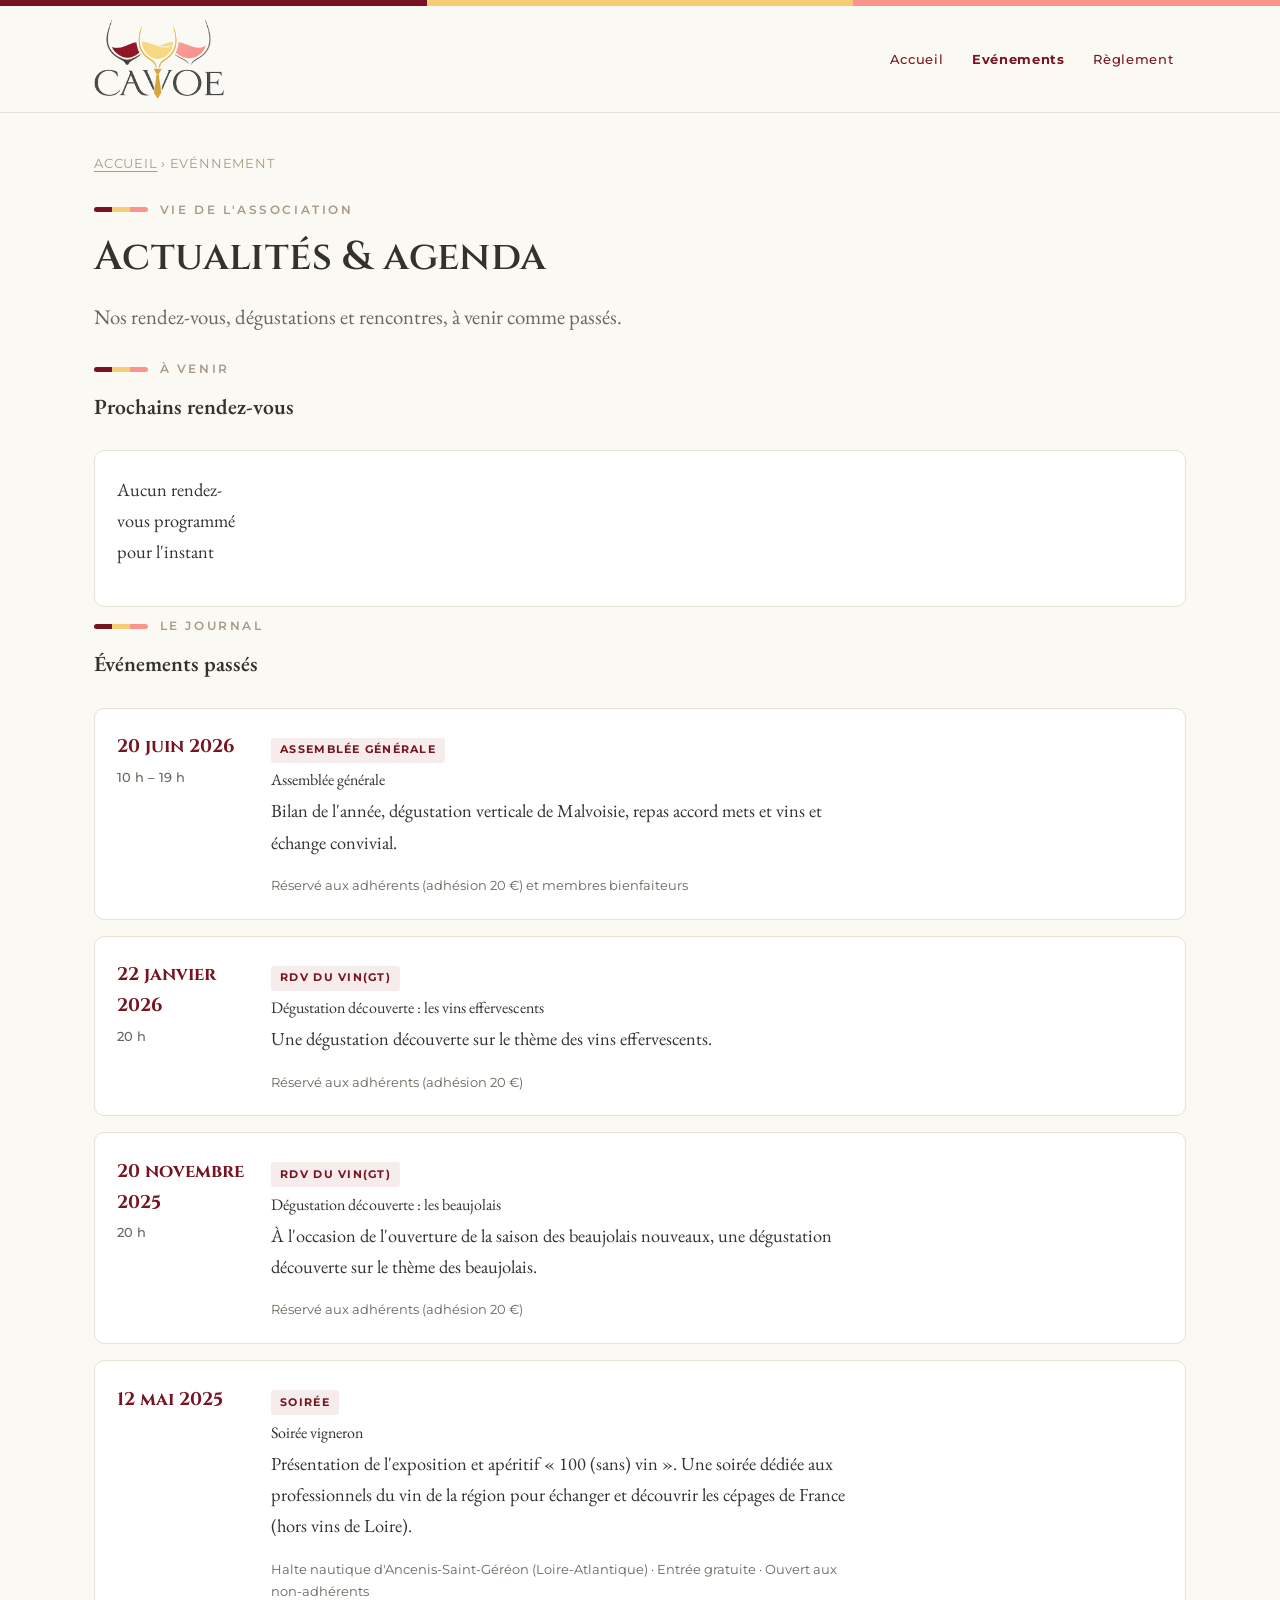
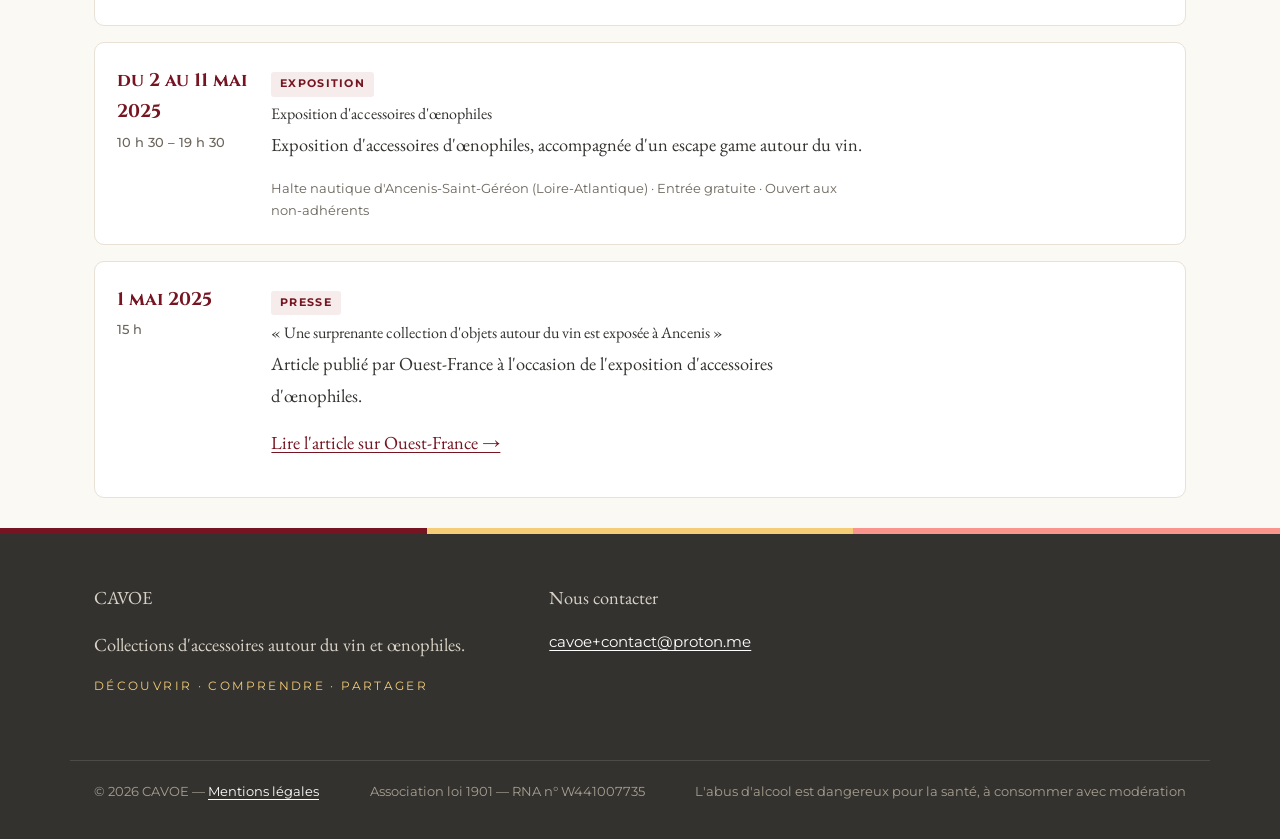
==== evennements.html @ af398d8c "Ajout page évennement de l'assos" ====
<!DOCTYPE html>
<html lang="fr">
<head>
    <meta charset="UTF-8">
    <meta name="viewport" content="width=device-width, initial-scale=1.0">
    <title>Agenda — CAVOE</title>
    <meta name="description" content="TODO : Prochains événements de l'association.">
    <link rel="preconnect" href="https://fonts.googleapis.com">
    <link rel="preconnect" href="https://fonts.gstatic.com" crossorigin>
    <link href="https://fonts.googleapis.com/css2?family=Cinzel:wght@500;600;700&family=EB+Garamond:ital,wght@0,400;0,500;0,600;1,400&family=Montserrat:wght@500;600;700&display=swap" rel="stylesheet">
    <link rel="stylesheet" href="style.css">
</head>
<body>
<div id="site-header"></div>

<main>
    <section class="page-head">
        <div class="wrap">
            <p class="crumbs"><a href="index.html">Accueil</a> › Evénnement</p>
            <span class="eyebrow">Vie de l'association</span>
            <h1>Actualités &amp; agenda</h1>
            <p class="lead">Nos rendez-vous, dégustations et rencontres, à venir comme passés.</p>
        </div>
    </section>

    <!-- Agenda : prochains événements (rempli depuis data/events.json) -->
    <section class="section">
        <div class="wrap">
            <span class="eyebrow">À venir</span>
            <h2>Prochains rendez-vous</h2>
            <ul class="news" id="agenda-upcoming" style="margin-top:2rem;"></ul>
        </div>
    </section>

    <!-- Événements passés (rempli depuis data/events.json) -->
    <section class="section">
        <div class="wrap">
            <span class="eyebrow">Le journal</span>
            <h2>Événements passés</h2>
            <ul class="news" id="agenda-past" style="margin-top:2rem;"></ul>
        </div>
    </section>

</main>

<div id="site-footer"></div>
<script src="scripts/script.js"></script>
<script src="scripts/events.js"></script>
</body>
</html>
---- style.css ----
/* =========================================================================
   CAVOE — Collections d'Accessoires autour du Vin Et Œnophiles
   Direction artistique issue du logo : palette des trois vins
   (bordeaux · rosé · blanc doré), serif classique, fond crème.
   -------------------------------------------------------------------------
   Tout part des variables ci-dessous (:root).
   ========================================================================= */

:root {
    /* ---- Couleurs de marque --------------------------------------------- */
    --wine:      #761521;   /* bordeaux — accent principal        */
    --wine-deep: #5c1019;   /* bordeaux foncé (survols)           */
    --rose:      #f9958d;   /* rosé — secondaire                  */
    --gold:      #c9a24b;   /* blanc doré — tertiaire             */
    --gold-soft: #f4cd76;   /* doré clair (décoratif)             */
    --taupe:     #a99a87;   /* greige des coteaux / texte discret */

    --ink:       #33322f;   /* charbon — texte principal          */
    --ink-soft:  #6b655c;   /* texte secondaire                   */
    --bg:        #fbf9f4;   /* crème doux (fond)                  */
    --surface:   #ffffff;   /* cartes, encadrés                   */
    --line:      #e7e1d6;   /* traits, bordures                   */

    --accent:     var(--wine);  /* alias : couleur d'action        */
    --accent-ink: #fdf7ec;      /* texte posé SUR le bordeaux       */

    /* ---- Typographie ---------------------------------------------------- */
    --font-display: "Cinzel", Georgia, serif;              /* titres (capitales romaines) */
    --font-body:    "EB Garamond", Georgia, serif;         /* corps de texte              */
    --font-ui:      "Montserrat", system-ui, sans-serif;   /* labels, boutons, menu       */

    /* ---- Mise en page --------------------------------------------------- */
    --maxw:   1140px;
    --gutter: 1.5rem;
    --radius: 10px;
    --shadow: 0 1px 2px rgba(51,50,47,.05), 0 10px 30px rgba(51,50,47,.07);

    /* Dégradé « trois vins » — motif signature */
    --triad: linear-gradient(90deg, var(--wine) 0 33.33%, var(--gold-soft) 33.33% 66.66%, var(--rose) 66.66% 100%);
}

/* -------------------------------------------------------------------------
   Base
   ------------------------------------------------------------------------- */
*, *::before, *::after { box-sizing: border-box; }
html { scroll-behavior: smooth; }

body {
    margin: 0;
    font-family: var(--font-body);
    font-size: 1.15rem;
    line-height: 1.7;
    color: var(--ink);
    background: var(--bg);
    -webkit-font-smoothing: antialiased;
}

h1, h2, h3, h4 {
    font-family: var(--font-display);
    line-height: 1.15;
    color: var(--ink);
    font-weight: 600;
    margin: 0 0 .5em;
}
h1 { font-size: clamp(1.7rem, 3.2vw, 2.5rem); letter-spacing: .01em; }
h2 { font-size: 1.35rem; font-family: var(--font-body); font-weight: 600; }
h3 { font-size: 1.0rem; font-family: var(--font-body); font-weight: 400; }

p { margin: 0 0 1rem; max-width: 66ch; }

a { color: var(--wine); text-decoration-thickness: 1px; text-underline-offset: 3px; }
a:hover { color: var(--ink); }

img { max-width: 100%; height: auto; display: block; }

:focus-visible { outline: 3px solid var(--gold); outline-offset: 2px; border-radius: 3px; }

/* -------------------------------------------------------------------------
   Structure
   ------------------------------------------------------------------------- */
.wrap { width: 100%; max-width: var(--maxw); margin-inline: auto; padding-inline: var(--gutter); }

.section { padding-block: clamp(3rem, 0, 5.5rem); }

/* Étiquette « eyebrow » — porte le motif tricolore des trois vins */
.eyebrow {
    display: inline-flex; align-items: center; gap: .7rem;
    font-family: var(--font-ui);
    font-size: .74rem;
    font-weight: 600;
    letter-spacing: .22em;
    text-transform: uppercase;
    color: var(--taupe);
    margin-bottom: .9rem;
}
.eyebrow::before {
    content: "";
    width: 3.4rem; height: 5px; border-radius: 3px;
    background: var(--triad);
}

.lead {
    font-size: 1.3rem; line-height: 1.6;
    color: var(--ink-soft);
}

/* Boutons */
.btn {
    display: inline-block;
    font-family: var(--font-ui);
    font-weight: 600; font-size: .82rem;
    letter-spacing: .1em; text-transform: uppercase;
    padding: .8rem 1.5rem;
    border-radius: 2px;              /* coins nets, plus « étiquette de vin » */
    border: 1.5px solid transparent;
    cursor: pointer;
    transition: transform .12s ease, background .2s ease, color .2s ease;
    text-decoration: none;
}
.btn:hover { transform: translateY(-2px); }
.btn--primary { background: var(--wine); color: var(--accent-ink); }
.btn--primary:hover { background: var(--wine-deep); color: var(--accent-ink); }
.btn--ghost { background: transparent; color: var(--ink); border-color: var(--ink); }
.btn--ghost:hover { background: var(--ink); color: var(--bg); }

/* Grilles */
.grid { display: grid; gap: 1.5rem; }
.grid--3 { grid-template-columns: repeat(3, 1fr); }
.grid--2 { grid-template-columns: repeat(2, 1fr); }

.card {
    background: var(--surface);
    border: 1px solid var(--line);
    border-radius: var(--radius);
    padding: 1.75rem;
    box-shadow: var(--shadow);
    position: relative;
}
/* filet doré en haut de carte, discret */
.card::before {
    content: ""; position: absolute; inset: 0 0 auto 0; height: 3px;
    border-radius: var(--radius) var(--radius) 0 0;
    background: var(--gold-soft); opacity: .0; transition: opacity .2s;
}
.card:hover::before { opacity: 1; }
.card h3 { margin-top: .25rem; }
.card p:last-child { margin-bottom: 0; }

/* Marqueur d'aide « à compléter » */
.todo {
    display: inline-block;
    font-family: var(--font-ui);
    font-size: .72rem; font-weight: 600; letter-spacing: .04em;
    color: var(--wine);
    background: #f6e7e4;
    border: 1px dashed var(--rose);
    border-radius: 4px; padding: .15rem .55rem;
}

/* -------------------------------------------------------------------------
   En-tête / navigation
   ------------------------------------------------------------------------- */
.site-header {
    position: sticky; top: 0; z-index: 50;
    background: color-mix(in srgb, var(--bg) 90%, transparent);
    backdrop-filter: blur(8px);
    border-bottom: 1px solid var(--line);
}
.site-header::before { content: ""; display: block; height: 6px; background: var(--triad); }

.nav { display: flex; align-items: center; justify-content: space-between; gap: 1rem; padding-block: .8rem; }

.brand { display: flex; align-items: center; gap: .7rem; text-decoration: none; }
.brand img { height: 80px }
.brand__name {
    font-family: var(--font-display); font-weight: 700; font-size: 1.4rem;
    letter-spacing: .14em; color: var(--ink);
}

.nav__links { display: flex; align-items: center; gap: .2rem; list-style: none; margin: 0; padding: 0; }
.nav__links a {
    display: block;
    font-family: var(--font-ui); font-size: .82rem; font-weight: 500;
    letter-spacing: .05em;
    text-decoration: none;
    padding: .5rem .8rem; border-radius: 4px;
}
.nav__links a:hover { color: var(--wine); }
.nav__links a[aria-current="page"] { color: var(--wine); font-weight: 700; }
.nav__cta { margin-left: .5rem; }

.nav__toggle {
    display: none;
    font-family: var(--font-ui); font-size: .8rem; letter-spacing: .08em;
    background: transparent; border: 1px solid var(--line);
    border-radius: 4px; padding: .55rem .8rem; cursor: pointer; color: var(--ink);
}

/* -------------------------------------------------------------------------
   Hero
   ------------------------------------------------------------------------- */
.hero__inner { display: grid; grid-template-columns: 1.15fr .85fr; gap: 3rem; align-items: center; }
.hero__actions { display: flex; flex-wrap: wrap; gap: .8rem; margin-top: 1.8rem; }
.hero__media {
    aspect-ratio: 4 / 3;
    background:
            radial-gradient(circle at 30% 30%, rgba(118,21,33,.10), transparent 60%),
            radial-gradient(circle at 70% 70%, rgba(201,162,75,.14), transparent 60%),
            var(--surface);
    border: 1px solid var(--line);
    border-radius: var(--radius);
    display: grid; place-items: center; text-align: center; padding: 1rem;
    color: var(--ink-soft);
}

/* Triptyque Découvrir · Comprendre · Partager */
.triptych { display: grid; grid-template-columns: repeat(3, 1fr); gap: 0; margin-top: 2.5rem; border: 1px solid var(--line); border-radius: var(--radius); overflow: hidden; }
.triptych > div { padding: 1.4rem 1.5rem; background: var(--surface); border-left: 1px solid var(--line); }
.triptych > div:first-child { border-left: 0; }
.triptych .k {
    font-family: var(--font-ui); font-size: .72rem; font-weight: 700;
    letter-spacing: .18em; text-transform: uppercase;
}
.triptych > div:nth-child(1) .k { color: var(--wine); }
.triptych > div:nth-child(2) .k { color: var(--gold); }
.triptych > div:nth-child(3) .k { color: var(--rose); }
.triptych p { margin: .5rem 0 0; font-size: 1rem; }

/* Bandeau de chiffres clés */
.stats { display: grid; grid-template-columns: repeat(3, 1fr); gap: 1.5rem; }
.stat__num { font-family: var(--font-display); font-size: 2.8rem; font-weight: 700; color: var(--wine); }
.stat__label { font-family: var(--font-ui); font-size: .78rem; letter-spacing: .12em; text-transform: uppercase; color: var(--ink-soft); }

/* -------------------------------------------------------------------------
   En-tête de page interne
   ------------------------------------------------------------------------- */
.page-head { padding-block: clamp(2.5rem, 3vw, 4rem) 0; }
.page-head p.lead { margin-top: .5rem; }
.crumbs { font-family: var(--font-ui); font-size: .8rem; letter-spacing: .06em; color: var(--taupe); margin-bottom: 1rem; text-transform: uppercase; }
.crumbs a { color: var(--taupe); }

/* -------------------------------------------------------------------------
   Actualités / agenda
   ------------------------------------------------------------------------- */
.news { list-style: none; margin: 0; padding: 0; display: grid; gap: 1rem; }
.news__item {
    display: grid; grid-template-columns: 130px 1fr; gap: 1.5rem;
    padding: 1.4rem; background: var(--surface);
    border: 1px solid var(--line); border-radius: var(--radius);
}
.news__date { font-family: var(--font-display); font-weight: 700; color: var(--wine); }
.news__item h3 { margin: 0 0 .35rem; }
.event-time { display: block; margin-top: .2rem; font-family: var(--font-ui); font-size: .82rem; font-weight: 500; color: var(--ink-soft); }
.event-meta { font-family: var(--font-ui); font-size: .82rem; color: var(--ink-soft); margin: .4rem 0 0; }
.tag {
    display: inline-block;
    font-family: var(--font-ui); font-size: .66rem; font-weight: 700;
    letter-spacing: .12em; text-transform: uppercase;
    color: var(--wine); background: #f6ecec;
    border-radius: 3px; padding: .22rem .55rem; margin-bottom: .55rem;
}

/* -------------------------------------------------------------------------
   Formulaires
   ------------------------------------------------------------------------- */
.form { display: grid; gap: 1.1rem; max-width: 560px; }
.field { display: grid; gap: .35rem; }
.field label { font-family: var(--font-ui); font-weight: 600; font-size: .82rem; letter-spacing: .04em; }
.field input, .field textarea, .field select {
    font-family: var(--font-body); font-size: 1.05rem;
    padding: .7rem .85rem;
    border: 1px solid var(--line); border-radius: 6px;
    background: var(--surface); color: var(--ink);
}
.field input:focus, .field textarea:focus, .field select:focus { border-color: var(--wine); outline: none; }
.field textarea { min-height: 130px; resize: vertical; }
.field--hint { font-family: var(--font-ui); font-size: .8rem; color: var(--ink-soft); }

/* Encadré de mise en garde (règlement, avertissements) */
.notice {
    border-left: 4px solid var(--wine);
    background: #f6ecec;
    padding: 1.1rem 1.35rem;
    border-radius: 0 var(--radius) var(--radius) 0;
    margin: 1.6rem 0;
}
.notice p:last-child { margin-bottom: 0; }
.notice--gold { border-left-color: var(--gold); background: #fbf3df; }

/* Articles de règlement */
.article { margin-top: 2.5rem; }
.article > h2 { padding-bottom: .4rem; border-bottom: 1px solid var(--line); }

/* -------------------------------------------------------------------------
   Pied de page
   ------------------------------------------------------------------------- */
.site-footer { background: var(--ink); color: #d8d2c6; margin-top: 30px }
.site-footer::before { content: ""; display: block; height: 6px; background: var(--triad); }
.site-footer a { color: #fff; }
.footer__grid { display: grid; grid-template-columns: 1.4fr 1fr 1fr; gap: 2rem; padding-block: 3rem; }
.footer__grid h4 { color: #fff; font-family: var(--font-ui); font-size: .78rem; letter-spacing: .14em; text-transform: uppercase; }
.footer__grid ul { list-style: none; margin: 0; padding: 0; display: grid; gap: .4rem; font-family: var(--font-ui); font-size: .95rem; }
.footer__tagline { font-family: var(--font-ui); font-size: .74rem; letter-spacing: .2em; text-transform: uppercase; color: var(--gold-soft); margin-top: .6rem; }
.footer__bottom {
    border-top: 1px solid rgba(255,255,255,.12);
    padding-block: 1.25rem; font-family: var(--font-ui); font-size: .8rem; color: #a89f90;
    display: flex; flex-wrap: wrap; gap: .5rem 1.5rem; justify-content: space-between;
}

/* -------------------------------------------------------------------------
   Responsive
   ------------------------------------------------------------------------- */
@media (max-width: 860px) {
    .hero__inner { grid-template-columns: 1fr; }
    .hero__media { order: -1; }
    .grid--3, .grid--2, .stats, .footer__grid, .triptych { grid-template-columns: 1fr; }
    .triptych > div { border-left: 0; border-top: 1px solid var(--line); }
    .triptych > div:first-child { border-top: 0; }
    .news__item { grid-template-columns: 1fr; gap: .4rem; }

    .nav__toggle { display: inline-block; }
    .nav__links {
        position: absolute; inset: 100% 0 auto 0;
        flex-direction: column; align-items: stretch; gap: 0;
        background: var(--surface); border-bottom: 1px solid var(--line);
        padding: .5rem var(--gutter) 1rem; display: none;
    }
    .nav__links.is-open { display: flex; }
    .nav__cta { margin: .5rem 0 0; }
}

@media (prefers-reduced-motion: reduce) {
    * { animation: none !important; transition: none !important; scroll-behavior: auto !important; }
}
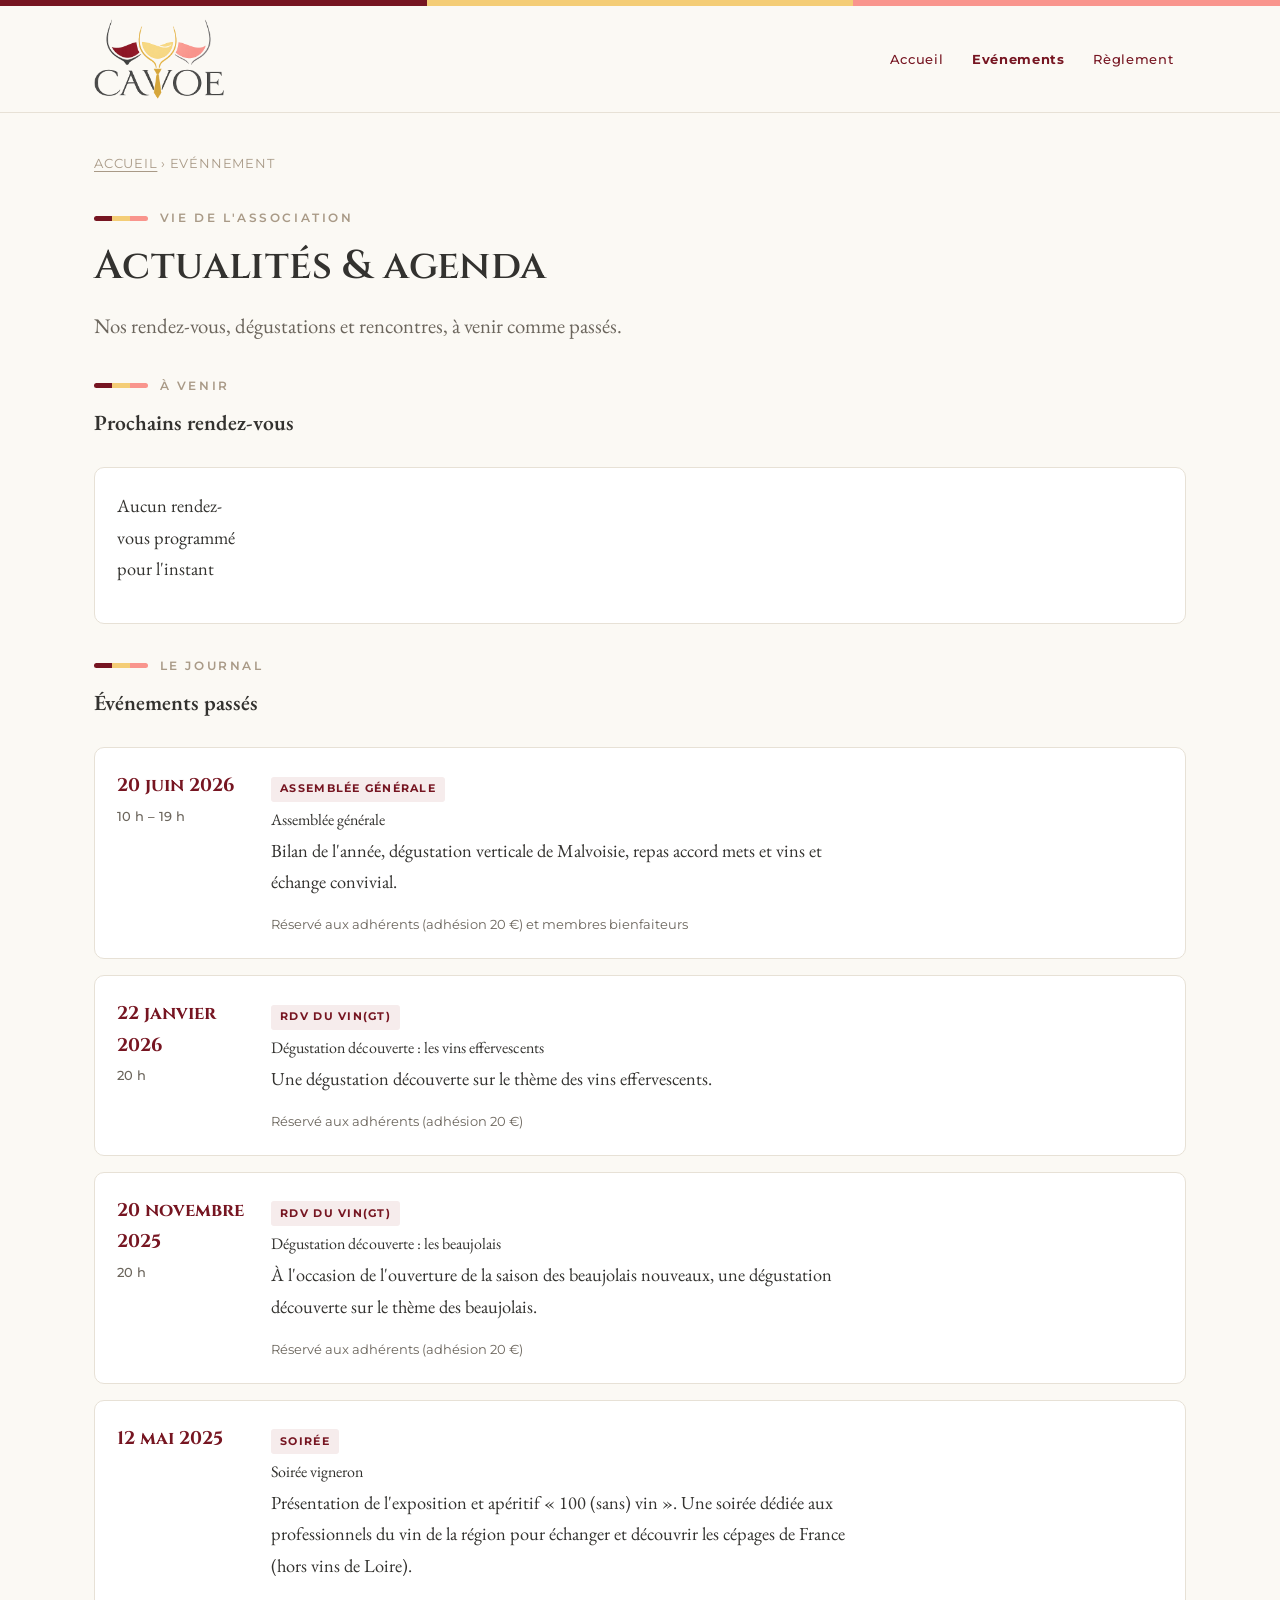
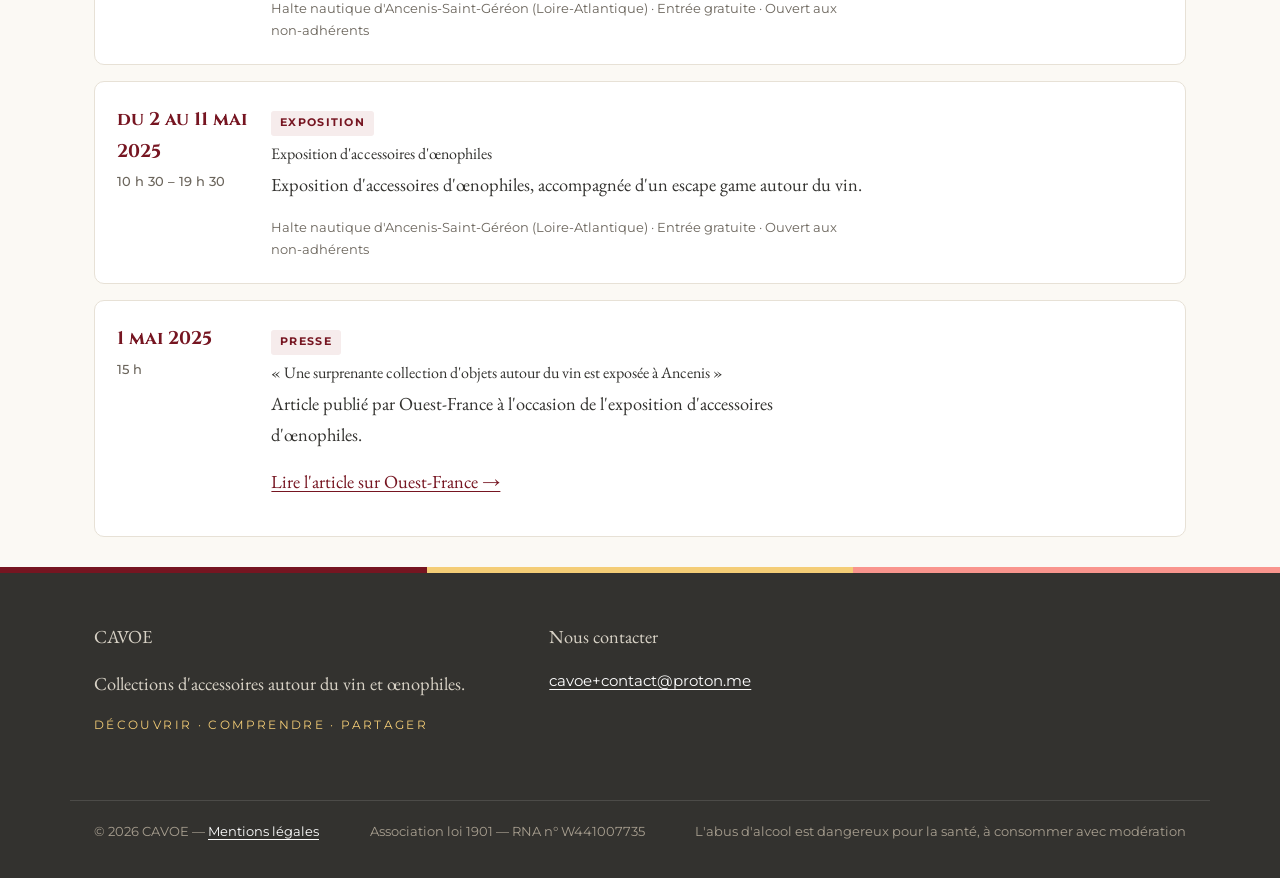
==== commit dd20871d: "DEL: suppression des todos traités" ====
--- a/evennements.html
+++ b/evennements.html
@@ -4,7 +4,6 @@
     <meta charset="UTF-8">
     <meta name="viewport" content="width=device-width, initial-scale=1.0">
     <title>Agenda — CAVOE</title>
-    <meta name="description" content="TODO : Prochains événements de l'association.">
     <link rel="preconnect" href="https://fonts.googleapis.com">
     <link rel="preconnect" href="https://fonts.gstatic.com" crossorigin>
     <link href="https://fonts.googleapis.com/css2?family=Cinzel:wght@500;600;700&family=EB+Garamond:ital,wght@0,400;0,500;0,600;1,400&family=Montserrat:wght@500;600;700&display=swap" rel="stylesheet">
--- a/style.css
+++ b/style.css
@@ -80,7 +80,9 @@
    ------------------------------------------------------------------------- */
 .wrap { width: 100%; max-width: var(--maxw); margin-inline: auto; padding-inline: var(--gutter); }
 
-.section { padding-block: clamp(3rem, 0, 5.5rem); }
+.section, .hero {
+    margin-bottom: .9rem;
+}
 
 /* Étiquette « eyebrow » — porte le motif tricolore des trois vins */
 .eyebrow {
@@ -92,6 +94,7 @@
     text-transform: uppercase;
     color: var(--taupe);
     margin-bottom: .9rem;
+    margin-top: 1.5em;
 }
 .eyebrow::before {
     content: "";
@@ -146,17 +149,6 @@
 .card h3 { margin-top: .25rem; }
 .card p:last-child { margin-bottom: 0; }
 
-/* Marqueur d'aide « à compléter » */
-.todo {
-    display: inline-block;
-    font-family: var(--font-ui);
-    font-size: .72rem; font-weight: 600; letter-spacing: .04em;
-    color: var(--wine);
-    background: #f6e7e4;
-    border: 1px dashed var(--rose);
-    border-radius: 4px; padding: .15rem .55rem;
-}
-
 /* -------------------------------------------------------------------------
    En-tête / navigation
    ------------------------------------------------------------------------- */
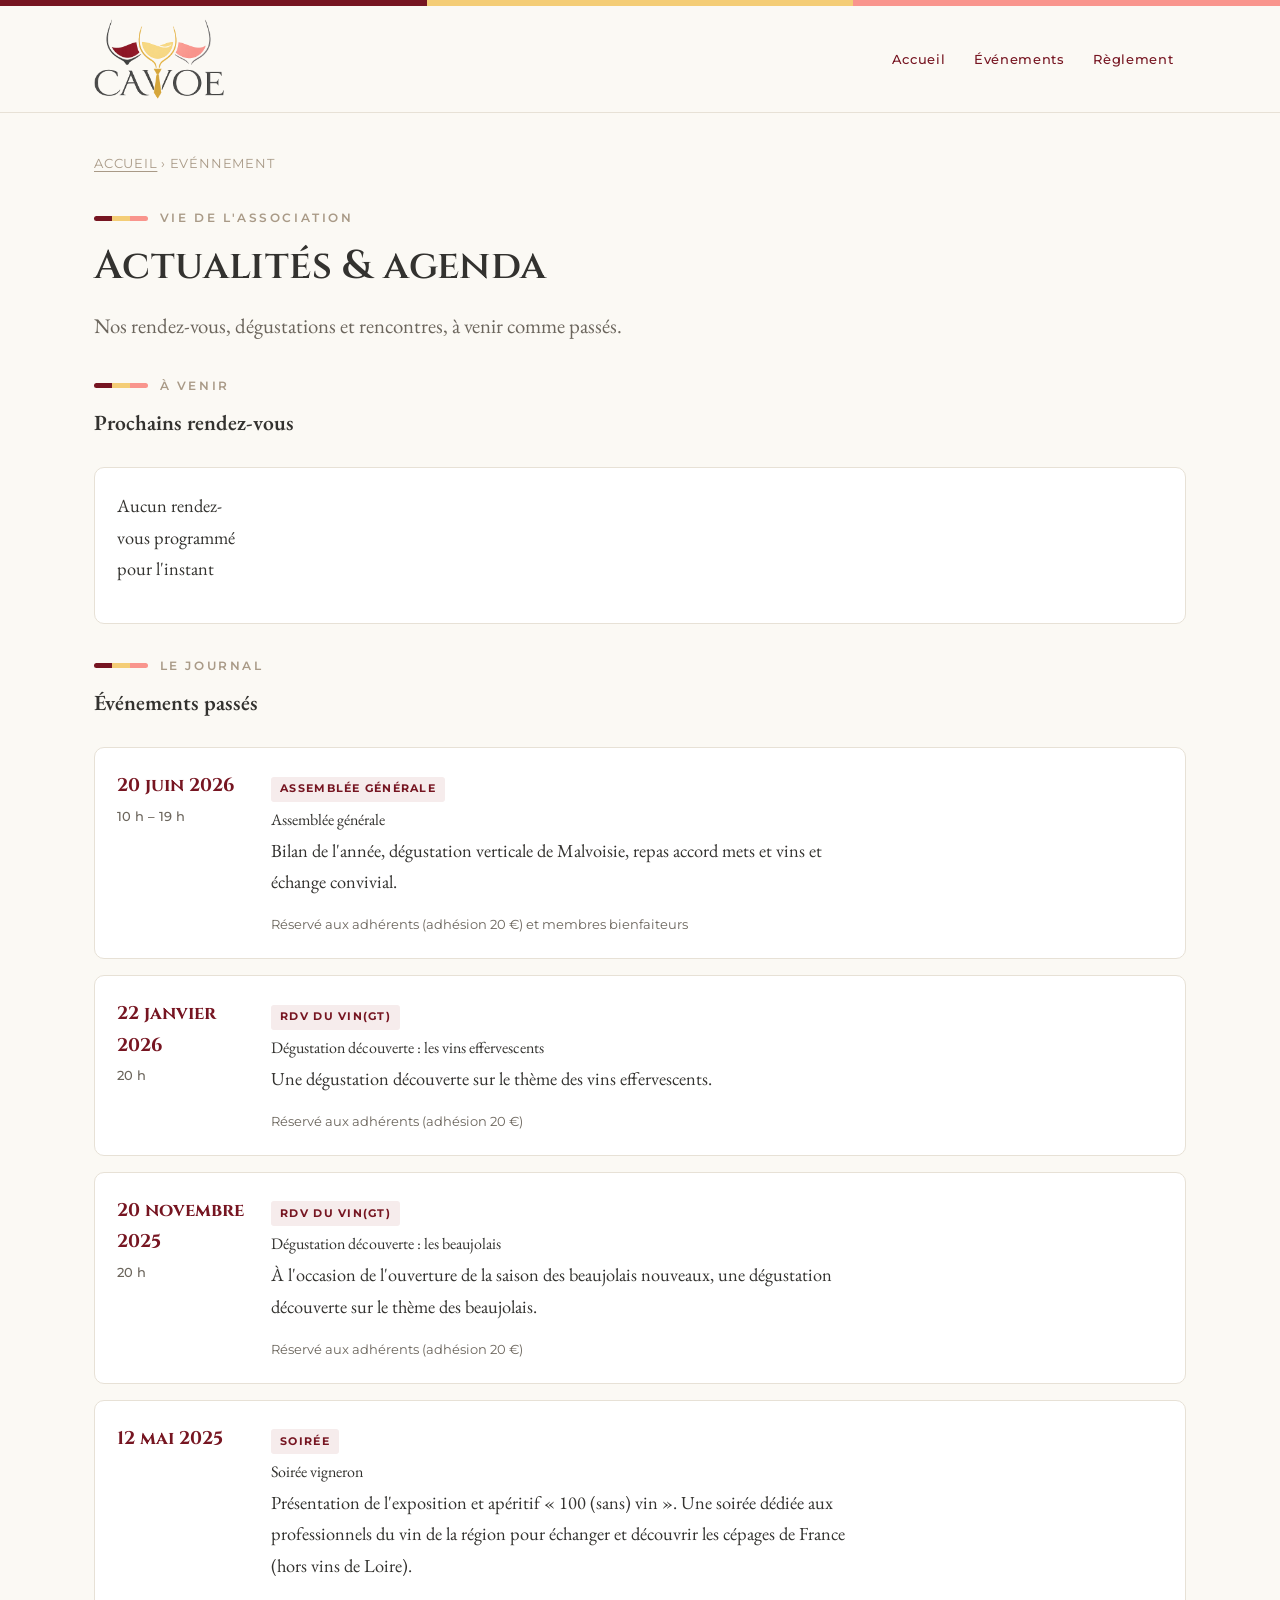
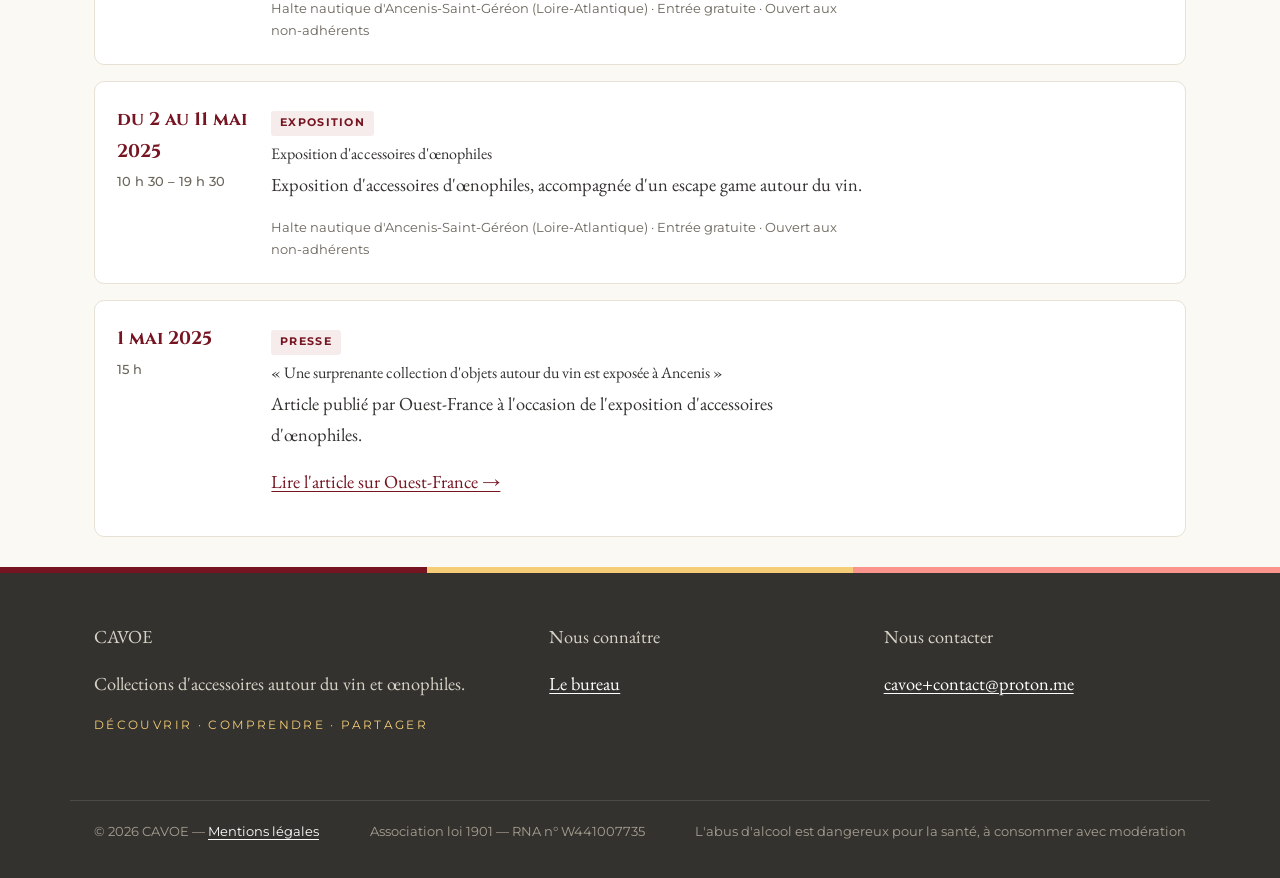
==== commit 57a2452c: "Fix: cursor and inproper span" ====
--- a/evennements.html
+++ b/evennements.html
@@ -16,7 +16,7 @@
     <section class="page-head">
         <div class="wrap">
             <p class="crumbs"><a href="index.html">Accueil</a> › Evénnement</p>
-            <span class="eyebrow">Vie de l'association</span>
+            <p class="eyebrow">Vie de l'association</p>
             <h1>Actualités &amp; agenda</h1>
             <p class="lead">Nos rendez-vous, dégustations et rencontres, à venir comme passés.</p>
         </div>
@@ -25,7 +25,7 @@
     <!-- Agenda : prochains événements (rempli depuis data/events.json) -->
     <section class="section">
         <div class="wrap">
-            <span class="eyebrow">À venir</span>
+            <p class="eyebrow">À venir</p>
             <h2>Prochains rendez-vous</h2>
             <ul class="news" id="agenda-upcoming" style="margin-top:2rem;"></ul>
         </div>
@@ -34,7 +34,7 @@
     <!-- Événements passés (rempli depuis data/events.json) -->
     <section class="section">
         <div class="wrap">
-            <span class="eyebrow">Le journal</span>
+            <p class="eyebrow">Le journal</p>
             <h2>Événements passés</h2>
             <ul class="news" id="agenda-past" style="margin-top:2rem;"></ul>
         </div>
--- a/style.css
+++ b/style.css
@@ -67,6 +67,7 @@
 h3 { font-size: 1.0rem; font-family: var(--font-body); font-weight: 400; }
 
 p { margin: 0 0 1rem; max-width: 66ch; }
+p, h1, h2, h3, h4 { cursor: default}
 
 a { color: var(--wine); text-decoration-thickness: 1px; text-underline-offset: 3px; }
 a:hover { color: var(--ink); }
